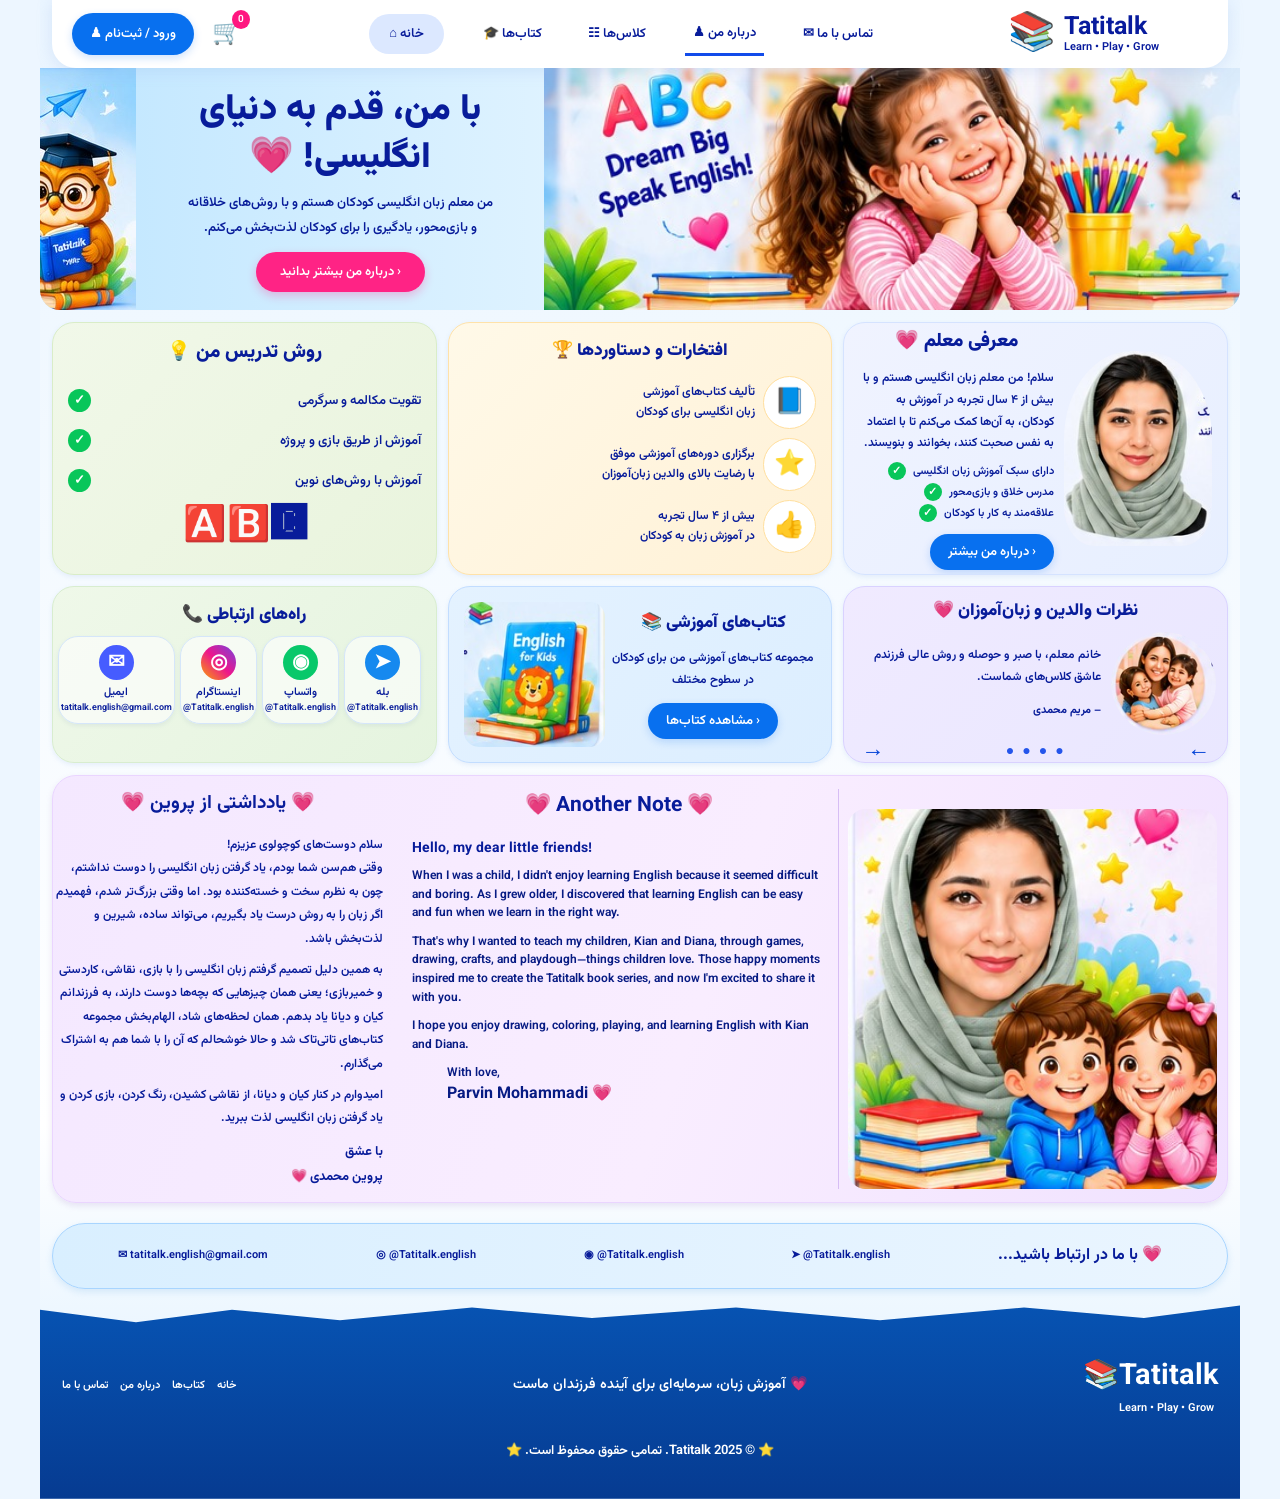
==== Tatitalk_Reference_Rebuild/index.html @ f3ccd963 "Add files via upload" ====
<!doctype html>
<html lang="fa" dir="rtl">
<head>
  <meta charset="utf-8">
  <meta name="viewport" content="width=device-width, initial-scale=1">
  <meta name="theme-color" content="#eaf4ff">
  <title>Tatitalk | Learn • Play • Grow</title>
  <link rel="stylesheet" href="css/style.css">
</head>
<body>
<div class="site-shell">
  <header class="topbar">
    <a class="brand" href="#home" aria-label="Tatitalk خانه">
      <span class="brand-book">📚</span>
      <span class="brand-name"><b>Tatitalk</b><small>Learn • Play • Grow</small></span>
    </a>
    <nav class="nav">
      <a href="#contact">تماس با ما ✉</a>
      <a class="active" href="#about">درباره من ♟</a>
      <a href="#classes">کلاس‌ها ☷</a>
      <a href="#books">کتاب‌ها 🎓</a>
      <a class="home-link" href="#home">خانه ⌂</a>
    </nav>
    <div class="actions"><a class="cart" href="#books">🛒<i>0</i></a><a class="login" href="#contact">ورود / ثبت‌نام ♟</a></div>
  </header>

  <main id="home">
    <section class="hero">
      <div class="hero-art"><img src="assets/images/hero-left.jpg" alt="تصویر کودکانه آموزش زبان انگلیسی"></div>
      <div class="hero-copy">
        <h1>با من، قدم به دنیای<br>انگلیسی! <span>💗</span></h1>
        <p>من معلم زبان انگلیسی کودکان هستم و با روش‌های خلاقانه<br>و بازی‌محور، یادگیری را برای کودکان لذت‌بخش می‌کنم.</p>
        <a class="pink-button" href="#about">‹ درباره من بیشتر بدانید</a>
      </div>
      <div class="owl-art"><img src="assets/images/hero-owl.jpg" alt="جغد کتاب‌به‌دست تاتی‌تاک"></div>
    </section>

    <section class="feature-grid" id="about">
      <article class="card teacher-card">
        <div class="teacher-photo"><img src="assets/images/teacher.jpg" alt="پروین محمدی"></div>
        <div class="card-content">
          <h2>معرفی معلم 💗</h2>
          <p>سلام! من معلم زبان انگلیسی هستم و با بیش از ۴ سال تجربه در آموزش به کودکان، به آن‌ها کمک می‌کنم تا با اعتماد به نفس صحبت کنند، بخوانند و بنویسند.</p>
          <ul class="checks"><li>دارای سبک آموزش زبان انگلیسی</li><li>مدرس خلاق و بازی‌محور</li><li>علاقه‌مند به کار با کودکان</li></ul>
          <a class="blue-button" href="#story">‹ درباره من بیشتر</a>
        </div>
      </article>

      <article class="card achievement-card">
        <h2>افتخارات و دستاوردها 🏆</h2>
        <div class="achievement"><span class="round-icon">📘</span><p>تألیف کتاب‌های آموزشی<br>زبان انگلیسی برای کودکان</p></div>
        <div class="achievement"><span class="round-icon">⭐</span><p>برگزاری دوره‌های آموزشی موفق<br>با رضایت بالای والدین زبان‌آموزان</p></div>
        <div class="achievement"><span class="round-icon">👍</span><p>بیش از ۴ سال تجربه<br>در آموزش زبان به کودکان</p></div>
      </article>

      <article class="card method-card" id="classes">
        <h2>روش تدریس من 💡</h2>
        <ul class="method-list">
          <li>تقویت مکالمه و سرگرمی</li>
          <li>آموزش از طریق بازی و پروژه</li>
          <li>آموزش با روش‌های نوین</li>
        </ul>
        <div class="abc">🅰️<span>🅱️</span><b>🅲</b></div>
      </article>

      <article class="card review-card">
        <h2>نظرات والدین و زبان‌آموزان 💗</h2>
        <div class="review-body"><img src="assets/images/testimonial.jpg" alt="تصویر خانواده"><div><p id="reviewText">خانم معلم، با صبر و حوصله و روش عالی فرزندم عاشق کلاس‌های شماست.</p><b id="reviewAuthor">– مریم محمدی</b></div></div>
        <div class="review-controls"><button id="prevReview" aria-label="نظر قبلی">←</button><span class="dots">● ● ● ●</span><button id="nextReview" aria-label="نظر بعدی">→</button></div>
      </article>

      <article class="card books-card" id="books">
        <div class="book-copy"><h2>کتاب‌های آموزشی 📚</h2><p>مجموعه کتاب‌های آموزشی من برای کودکان در سطوح مختلف</p><a class="blue-button" href="#contact">‹ مشاهده کتاب‌ها</a></div>
        <img src="assets/images/books.jpg" alt="کتاب‌های آموزشی تاتی‌تاک">
      </article>

      <article class="card contact-card">
        <h2>راه‌های ارتباطی 📞</h2>
        <div class="social-grid">
          <a href="#contact"><span class="social telegram">➤</span>بله<small>@Tatitalk.english</small></a>
          <a href="https://wa.me/" target="_blank"><span class="social whatsapp">◉</span>واتساپ<small>@Tatitalk.english</small></a>
          <a href="https://instagram.com/Tatitalk.english" target="_blank"><span class="social instagram">◎</span>اینستاگرام<small>@Tatitalk.english</small></a>
          <a href="mailto:tatitalk.english@gmail.com"><span class="social email">✉</span>ایمیل<small>tatitalk.english@gmail.com</small></a>
        </div>
      </article>
    </section>

    <section class="story-card" id="story">
      <div class="story-illustration"><img src="assets/images/story-art.jpg" alt="تصویر پروین، کیان و دیانا"></div>
      <div class="story-english">
        <h2>💗 Another Note 💗</h2>
        <h3>Hello, my dear little friends!</h3>
        <p>When I was a child, I didn't enjoy learning English because it seemed difficult and boring. As I grew older, I discovered that learning English can be easy and fun when we learn in the right way.</p>
        <p>That's why I wanted to teach my children, Kian and Diana, through games, drawing, crafts, and playdough—things children love. Those happy moments inspired me to create the Tatitalk book series, and now I'm excited to share it with you.</p>
        <p>I hope you enjoy drawing, coloring, playing, and learning English with Kian and Diana.</p>
        <p class="signature">With love,<br><b>Parvin Mohammadi 💗</b></p>
      </div>
      <div class="story-persian">
        <h2>💗 یادداشتی از پروین 💗</h2>
        <p>سلام دوست‌های کوچولوی عزیزم!<br>وقتی هم‌سن شما بودم، یاد گرفتن زبان انگلیسی را دوست نداشتم، چون به نظرم سخت و خسته‌کننده بود. اما وقتی بزرگ‌تر شدم، فهمیدم اگر زبان را به روش درست یاد بگیریم، می‌تواند ساده، شیرین و لذت‌بخش باشد.</p>
        <p>به همین دلیل تصمیم گرفتم زبان انگلیسی را با بازی، نقاشی، کاردستی و خمیربازی؛ یعنی همان چیزهایی که بچه‌ها دوست دارند، به فرزندانم کیان و دیانا یاد بدهم. همان لحظه‌های شاد، الهام‌بخش مجموعه کتاب‌های تاتی‌تاک شد و حالا خوشحالم که آن را با شما هم به اشتراک می‌گذارم.</p>
        <p>امیدوارم در کنار کیان و دیانا، از نقاشی کشیدن، رنگ کردن، بازی کردن و یاد گرفتن زبان انگلیسی لذت ببرید.</p>
        <b>با عشق<br>پروین محمدی 💗</b>
      </div>
    </section>

    <section class="contact-strip" id="contact">
      <h2>💗 با ما در ارتباط باشید...</h2>
      <a href="https://t.me/Tatitalk.english">➤ @Tatitalk.english</a>
      <a href="https://wa.me/">◉ @Tatitalk.english</a>
      <a href="https://instagram.com/Tatitalk.english">◎ @Tatitalk.english</a>
      <a href="mailto:tatitalk.english@gmail.com">✉ tatitalk.english@gmail.com</a>
    </section>
  </main>

  <footer class="footer">
    <div class="footer-top"><div class="footer-brand">📚 <b>Tatitalk</b><small>Learn • Play • Grow</small></div><p>💗 آموزش زبان، سرمایه‌ای برای آینده فرزندان ماست</p><nav><a href="#home">خانه</a><a href="#books">کتاب‌ها</a><a href="#about">درباره من</a><a href="#contact">تماس با ما</a></nav></div>
    <p class="copyright">⭐ © 2025 Tatitalk. تمامی حقوق محفوظ است. ⭐</p>
  </footer>
</div>
<script src="js/main.js"></script>
</body>
</html>
---- Tatitalk_Reference_Rebuild/css/style.css ----
@import url('https://fonts.googleapis.com/css2?family=Vazirmatn:wght@400;500;600;700;800;900&display=swap');
:root{--blue:#0645d8;--navy:#081c9a;--pink:#ff1680;--line:#c9dcff}
*{box-sizing:border-box}
html{scroll-behavior:smooth}
body{margin:0;background:#edf6ff;color:var(--navy);font-family:Vazirmatn,Tahoma,sans-serif;font-weight:600}
.site-shell{max-width:1200px;margin:0 auto;padding:0 12px;background:linear-gradient(180deg,#eaf5ff,#fff 75%,#dcefff)}
a{color:inherit;text-decoration:none}
.topbar{height:68px;border-radius:0 0 24px 24px;background:#fff;box-shadow:0 3px 15px #9bb9e744;display:flex;align-items:center;justify-content:space-between;padding:7px 20px;gap:14px;position:relative;z-index:2}
.brand{display:flex;align-items:center;gap:9px;direction:ltr;min-width:200px}.brand-book{font-size:38px}.brand-name{display:flex;flex-direction:column;line-height:1.1;color:#081b9d}.brand-name b{font-size:25px}.brand-name small{font-size:11px}
.nav{display:flex;align-items:center;justify-content:center;gap:clamp(12px,2.4vw,32px);font-size:13px;white-space:nowrap}.nav a{padding:10px 8px}.nav .active{border-bottom:3px solid #124bea}.home-link{background:#dce8ff;border-radius:24px;padding:10px 20px!important}
.actions{display:flex;align-items:center;gap:18px;white-space:nowrap}.cart{font-size:24px;position:relative}.cart i{position:absolute;right:-8px;top:-5px;background:#ff1680;color:#fff;font-size:10px;border-radius:50%;padding:2px 6px;font-style:normal}.login,.blue-button{background:#0870ef;color:#fff;border-radius:25px;padding:11px 18px;box-shadow:0 3px 8px #0870ef33;font-size:13px}
.hero{height:242px;margin:0 -12px 12px;display:grid;grid-template-columns:58% 34% 8%;overflow:hidden;border-radius:0 0 20px 20px;background:linear-gradient(90deg,#bfe6ff,#eff9ff 65%,#c9e7ff);position:relative}
.hero-art{overflow:hidden}.hero-art img{height:100%;width:100%;object-fit:cover;object-position:center}
.hero-copy{align-self:center;text-align:center;z-index:1}.hero-copy h1{font-size:clamp(23px,3.2vw,36px);line-height:1.35;margin:0 0 8px;font-weight:900}.hero-copy h1 span{color:var(--pink)}.hero-copy p{font-size:13px;line-height:1.9;margin:0 0 12px}.pink-button{display:inline-block;background:#ff2385;color:#fff;padding:10px 24px;border-radius:30px;font-size:13px;box-shadow:0 4px 10px #ff238544}
.owl-art{overflow:hidden}.owl-art img{width:100%;height:100%;object-fit:cover;object-position:right center}
.feature-grid{display:grid;grid-template-columns:repeat(3,minmax(0,1fr));gap:11px}
.card{border:1px solid #d5e3ff;border-radius:22px;box-shadow:0 2px 5px #9ab9e633;min-width:0;overflow:hidden;padding:15px;background:#f0f3ff}
.card h2{font-size:19px;text-align:center;margin:0 0 12px;font-weight:900}
.teacher-card{height:253px;display:flex;align-items:center;gap:10px;background:linear-gradient(135deg,#f0f3ff,#e7efff)}.teacher-photo{width:42%;height:100%;display:flex;align-items:center}.teacher-photo img{width:100%;height:88%;object-fit:cover;object-position:center top;border-radius:45% 45% 20% 20%}.card-content{flex:1;text-align:right}.card-content h2{font-size:19px}.card-content p{font-size:12px;line-height:1.8;margin:0 0 7px}.checks{padding:0;margin:5px 0 9px;list-style:none;font-size:11px;line-height:1.9}.checks li:after{content:'✓';display:inline-grid;place-items:center;margin-right:7px;width:18px;height:18px;background:#08c65a;color:#fff;border-radius:50%;font-weight:900}.blue-button{display:inline-block;padding:8px 18px}
.achievement-card{height:253px;background:linear-gradient(135deg,#fff9e8,#fff1d6);border-color:#ffe2a9}.achievement-card h2{font-size:17px}.achievement{display:flex;align-items:center;justify-content:space-between;gap:8px;margin:9px 0}.achievement p{font-size:12px;text-align:right;line-height:1.6;margin:0;flex:1}.round-icon{display:grid;place-items:center;background:#fff;border:1px solid #ffdf9e;border-radius:50%;width:53px;height:53px;font-size:25px;flex:none}
.method-card{height:253px;background:linear-gradient(135deg,#f1f8e9,#e9f4dd);border-color:#d9edc8}.method-list{list-style:none;margin:22px 0 0;padding:0}.method-list li{font-size:13px;margin:17px 0;display:flex;justify-content:space-between;align-items:center}.method-list li:after{content:'✓';background:#08c65a;color:#fff;border-radius:50%;width:23px;height:23px;display:grid;place-items:center;font-weight:900}.abc{font-size:35px;text-align:center;direction:ltr;line-height:1}
.review-card{height:177px;background:linear-gradient(135deg,#f0eaff,#e9e7ff);border-color:#d9d2ff;padding:11px}.review-card h2,.books-card h2,.contact-card h2{font-size:17px;margin-bottom:8px}.review-body{display:flex;gap:10px;align-items:center}.review-body img{width:35%;height:103px;object-fit:cover;border-radius:50%}.review-body p{font-size:12px;line-height:1.8;margin:0 0 8px}.review-body b{font-size:11px}.review-controls{display:flex;justify-content:space-between;align-items:center;margin-top:2px}.review-controls button{border:0;background:none;color:#0645d8;font-size:23px;font-weight:900;cursor:pointer}.dots{color:#2455eb;font-size:14px;letter-spacing:2px}
.books-card{height:177px;background:linear-gradient(135deg,#e4f2ff,#dceeff);border-color:#c2ddff;display:flex;align-items:center;gap:5px}.book-copy{text-align:center;flex:1}.book-copy p{font-size:12px;line-height:1.8}.books-card>img{width:40%;height:145px;object-fit:cover;border-radius:15px}
.contact-card{height:177px;background:linear-gradient(135deg,#eff8e9,#e5f4df);border-color:#d8edcf}.social-grid{display:grid;grid-template-columns:repeat(4,1fr);gap:5px}.social-grid a{background:#fff9;border:1px solid #d5e6fa;border-radius:20px;text-align:center;padding:8px 2px;font-size:11px;box-shadow:0 2px 4px #7e9db522}.social-grid small{display:block;font-size:9px;direction:ltr;white-space:nowrap}.social{display:grid;place-items:center;margin:0 auto 4px;width:35px;height:35px;border-radius:50%;background:#1689ef;color:white;font-size:20px}.whatsapp{background:#08c86a}.instagram{background:linear-gradient(45deg,#f9a500,#ed168c,#7443df)}.email{background:#465cff}
.story-card{margin:12px 0 20px;min-height:400px;border-radius:24px;border:1px solid #ead5ff;background:linear-gradient(110deg,#f4e8ff,#f9edff 55%,#f0e2ff);box-shadow:0 3px 6px #9f83c533;display:grid;grid-template-columns:32% 38% 30%;overflow:hidden;padding:13px 10px;gap:9px}.story-illustration{align-self:stretch;display:flex;align-items:end}.story-illustration img{width:100%;height:100%;max-height:380px;object-fit:cover;object-position:center;border-radius:18px}.story-english{direction:ltr;text-align:left;border-right:1px solid #d7bdf5;padding:0 12px}.story-english h2,.story-persian h2{text-align:center;font-size:21px;margin:0 0 16px}.story-english h3{font-size:14px;margin:0 0 7px}.story-english p{font-size:12px;line-height:1.55;margin:0 0 10px;font-weight:600;color:#071b83}.signature{padding-left:35px}.signature b{font-size:16px}.story-persian{text-align:right;padding:0 8px}.story-persian h2{font-size:19px}.story-persian p{font-size:12px;line-height:1.95;margin:0 0 8px}.story-persian>b{font-size:13px}
.contact-strip{min-height:66px;border:1px solid #a8d5ff;border-radius:40px;background:linear-gradient(90deg,#d9efff,#eaf5ff);display:flex;align-items:center;justify-content:space-around;gap:10px;padding:10px 16px;margin-bottom:0;box-shadow:0 3px 7px #9dc9ed55}.contact-strip h2{font-size:16px;margin:0;white-space:nowrap}.contact-strip a{font-size:11px;direction:ltr;white-space:nowrap}
.footer{margin:0 -12px;background:linear-gradient(180deg,#0755b5,#063b91);color:#fff;padding:65px 22px 24px;position:relative;min-height:210px;clip-path:polygon(0 10%,8% 16%,16% 10%,25% 15%,36% 9%,46% 14%,58% 9%,70% 15%,82% 9%,92% 14%,100% 8%,100% 100%,0 100%)}.footer-top{display:flex;align-items:center;justify-content:space-between;gap:20px}.footer-brand{display:grid;grid-template-columns:auto auto;align-items:center;font-size:29px;direction:ltr}.footer-brand small{grid-column:2;font-size:11px}.footer-top p{font-size:14px}.footer nav{display:flex;gap:12px;font-size:11px}.copyright{text-align:center;margin:24px 0 0;font-size:13px}
@media(max-width:850px){.topbar{height:auto;min-height:65px;flex-wrap:wrap}.brand{min-width:150px}.nav{order:3;width:100%;overflow:auto;justify-content:space-around}.actions{margin-right:auto}.hero{grid-template-columns:48% 42% 10%;height:220px}.hero-copy p{font-size:11px}.feature-grid{grid-template-columns:repeat(2,minmax(0,1fr))}.story-card{grid-template-columns:30% 35% 35%}.contact-strip{flex-wrap:wrap}.footer-top{flex-wrap:wrap}}
@media(max-width:560px){.site-shell{padding:0 7px}.topbar{padding:8px 10px}.brand-book{font-size:30px}.brand-name b{font-size:20px}.login{font-size:10px;padding:8px 10px}.nav{gap:7px;font-size:11px}.nav a{padding:7px 4px}.hero{margin:0 -7px 8px;height:auto;min-height:260px;grid-template-columns:1fr 1fr;grid-template-rows:150px 110px}.hero-art{grid-column:1;grid-row:1 / 3}.hero-copy{grid-column:2;grid-row:1 / 3;padding:8px}.hero-copy h1{font-size:21px}.hero-copy p{font-size:10px}.owl-art{display:none}.feature-grid{grid-template-columns:1fr;gap:8px}.card,.teacher-card,.achievement-card,.method-card{height:auto;min-height:210px}.teacher-card{min-height:230px}.review-card,.books-card,.contact-card{height:auto;min-height:175px}.story-card{grid-template-columns:1fr;gap:12px;padding:12px}.story-illustration{max-height:230px;justify-content:center}.story-illustration img{max-width:260px;height:220px}.story-english{border-right:0;border-bottom:1px solid #d7bdf5;padding:0 5px 12px}.story-persian{padding:0 5px}.contact-strip{border-radius:20px;justify-content:center}.contact-strip h2{width:100%;text-align:center}.footer{padding-top:50px}.footer-top{justify-content:center;text-align:center}.footer nav{width:100%;justify-content:center}.copyright{font-size:11px}}
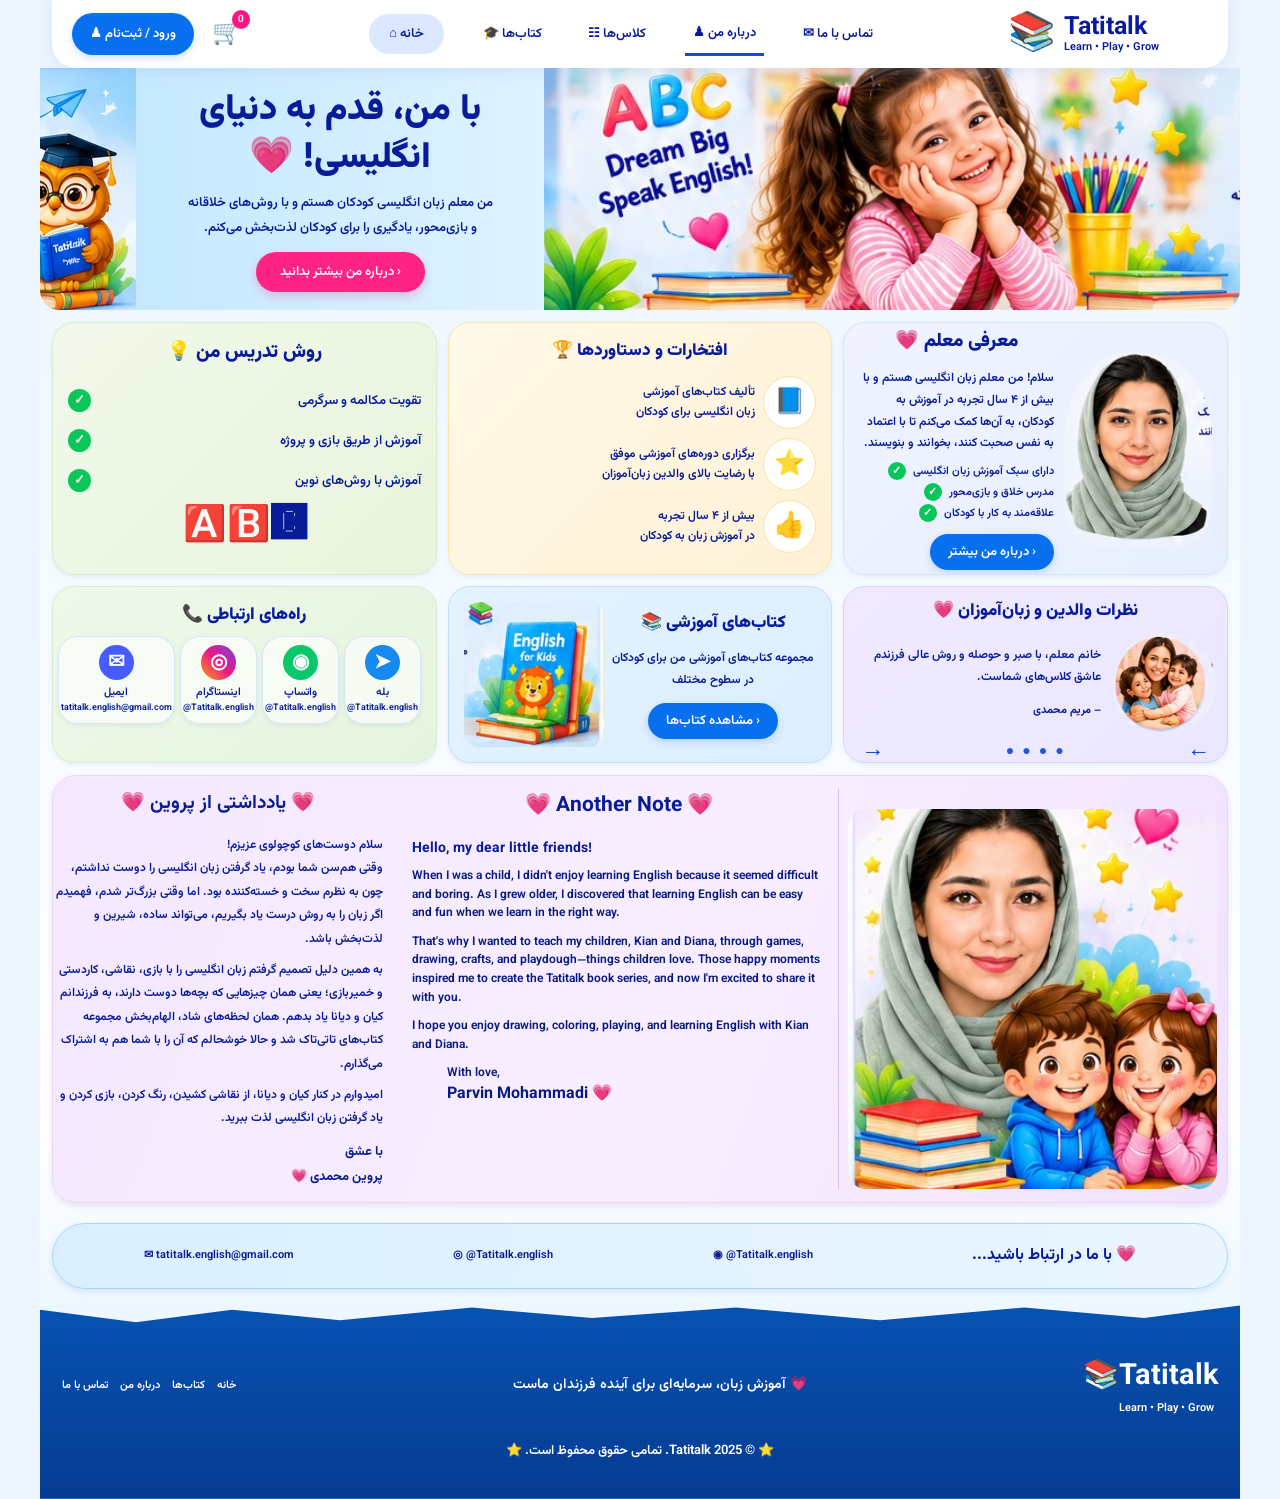
==== commit b19e7e1d: "add interactive features and update social icons" ====
--- a/Tatitalk_Reference_Rebuild/index.html
+++ b/Tatitalk_Reference_Rebuild/index.html
@@ -106,7 +106,6 @@
 
     <section class="contact-strip" id="contact">
       <h2>💗 با ما در ارتباط باشید...</h2>
-      <a href="https://t.me/Tatitalk.english">➤ @Tatitalk.english</a>
       <a href="https://wa.me/">◉ @Tatitalk.english</a>
       <a href="https://instagram.com/Tatitalk.english">◎ @Tatitalk.english</a>
       <a href="mailto:tatitalk.english@gmail.com">✉ tatitalk.english@gmail.com</a>
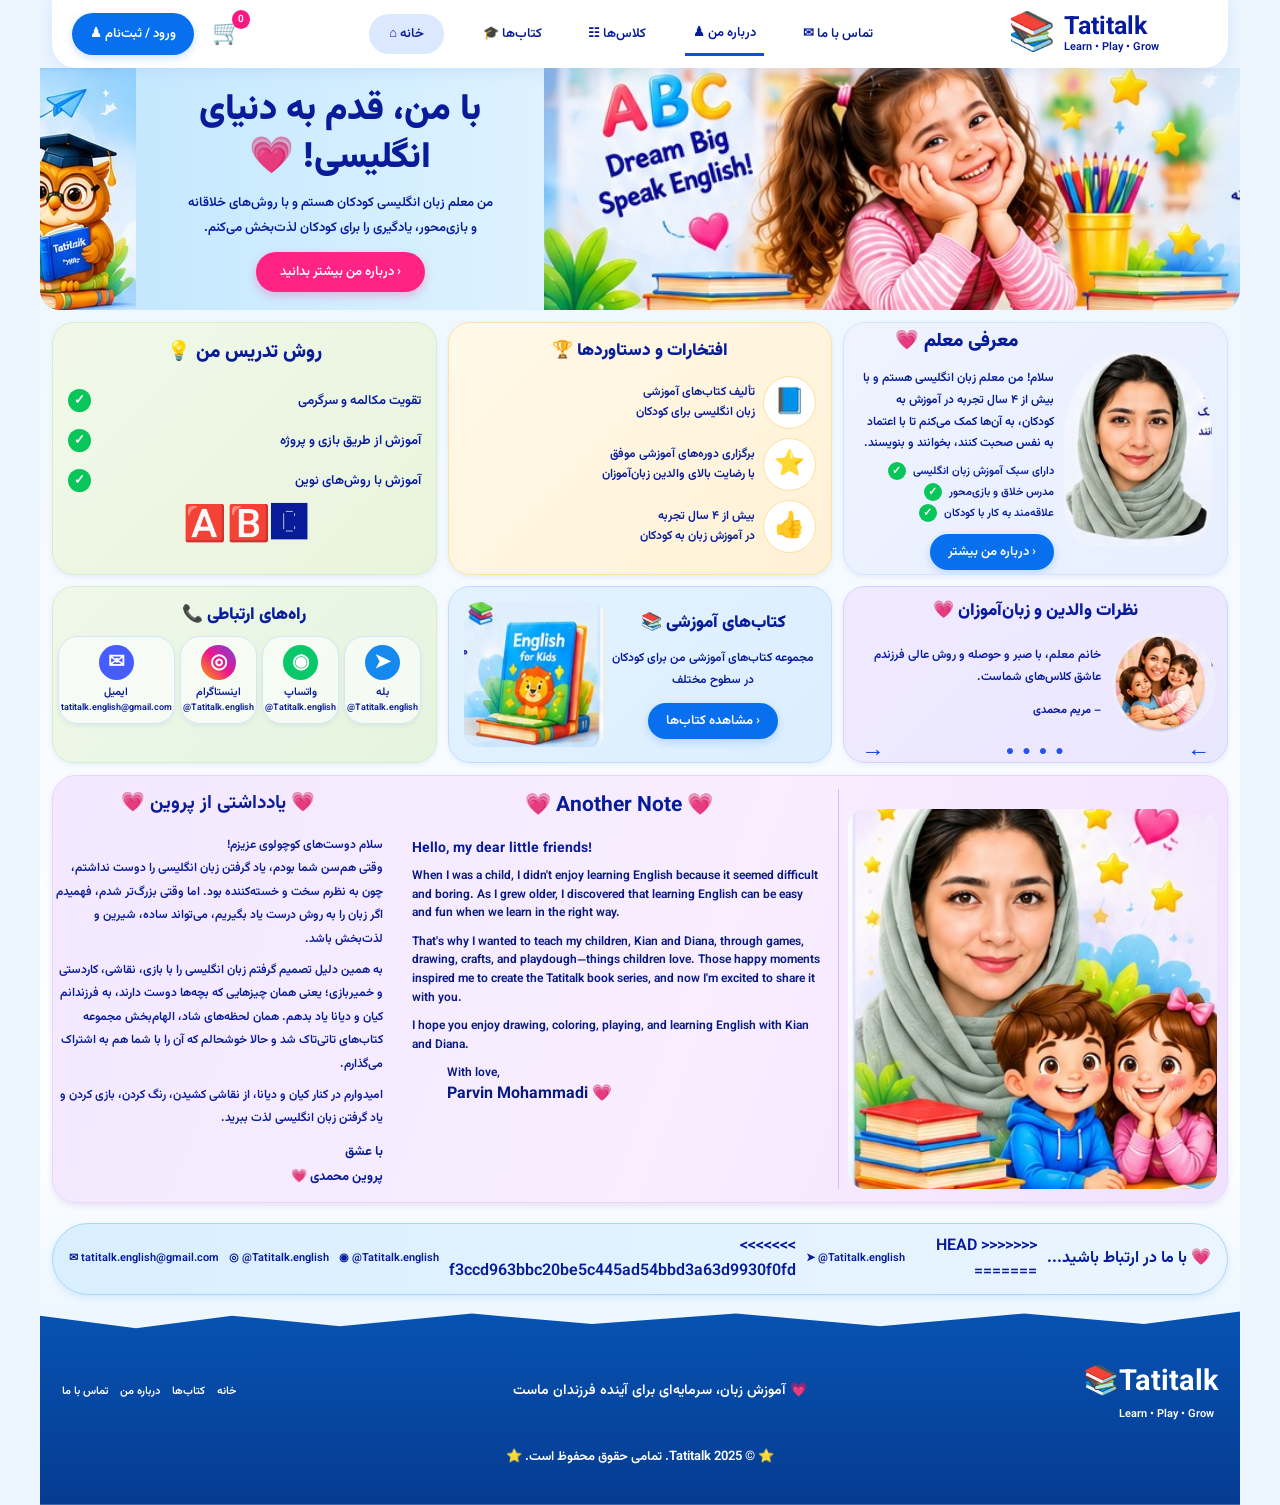
==== commit 0ed33247: "Merge GitHub with local updates" ====
--- a/Tatitalk_Reference_Rebuild/index.html
+++ b/Tatitalk_Reference_Rebuild/index.html
@@ -106,6 +106,10 @@
 
     <section class="contact-strip" id="contact">
       <h2>💗 با ما در ارتباط باشید...</h2>
+<<<<<<< HEAD
+=======
+      <a href="https://t.me/Tatitalk.english">➤ @Tatitalk.english</a>
+>>>>>>> f3ccd963bbc20be5c445ad54bbd3a63d9930f0fd
       <a href="https://wa.me/">◉ @Tatitalk.english</a>
       <a href="https://instagram.com/Tatitalk.english">◎ @Tatitalk.english</a>
       <a href="mailto:tatitalk.english@gmail.com">✉ tatitalk.english@gmail.com</a>
